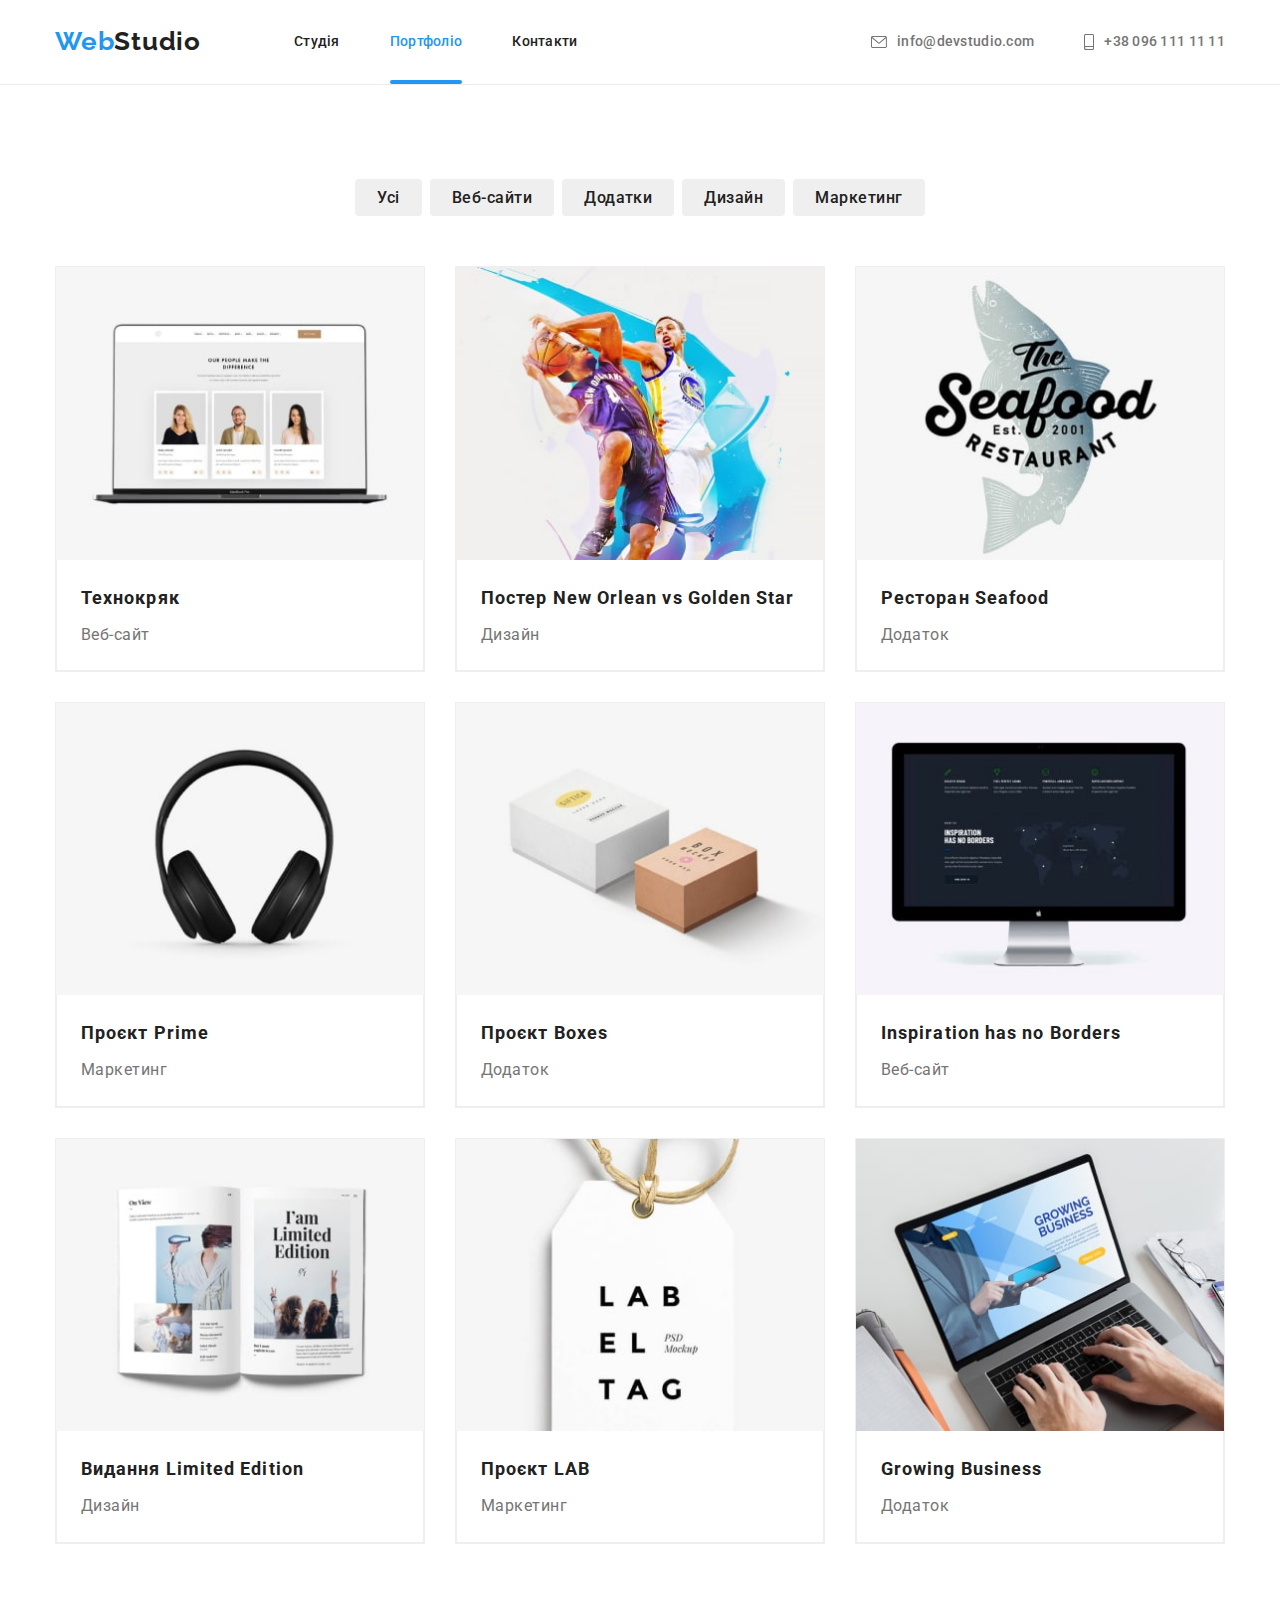
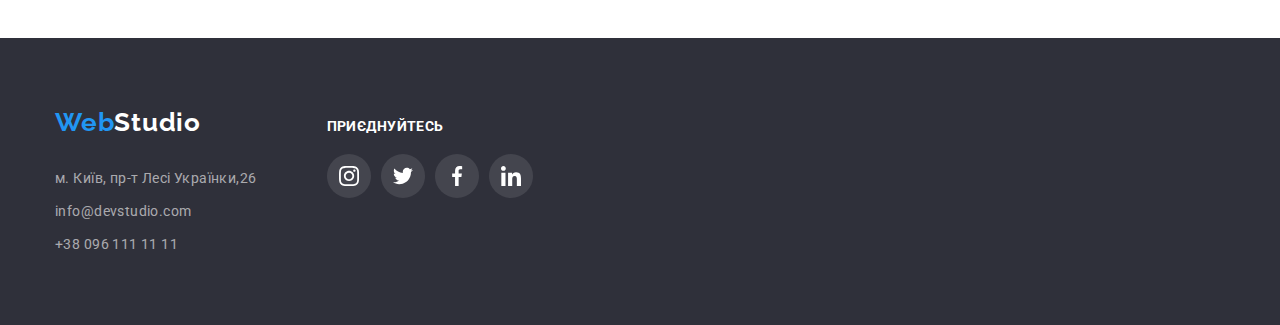
==== portfolio.html @ 970a3d26 "Initial commit" ====
<!DOCTYPE html>
<html lang="uk">
  <head>
    <meta charset="UTF-8" />
    <meta http-equiv="X-UA-Compatible" content="IE=edge" />
    <meta name="viewport" content="width=device-width, initial-scale=1.0" />
    <title>Портфоліо</title>
    <link rel="preconnect" href="https://fonts.googleapis.com" />
    <link rel="preconnect" href="https://fonts.gstatic.com" crossorigin />
    <link
      href="https://fonts.googleapis.com/css2?family=Raleway:wght@700&family=Roboto:wght@400;500;700;900&display=swap"
      rel="stylesheet"
    />
    <link
      rel="stylesheet"
      href="https://cdnjs.cloudflare.com/ajax/libs/modern-normalize/1.1.0/modern-normalize.min.css"
    />
    <link rel="stylesheet" href="./css/styles.css" />
  </head>
  <body>
    <header class="page-header">
      <div class="container heder-container">
        <div class="nav-conteiner">
          <nav class="logo-nav">
            <a class="logo" href="./index.html"> <span class="accent">Web</span>Studio</a>

            <ul class="list-nav list">
              <li class="item"><a class="link-nav" href="./index.html">Студія</a></li>
              <li class="item">
                <a class="link-nav carrent" href="./portfolio.html">Портфоліо</a>
              </li>
              <li class="item"><a class="link-nav" href="">Контакти</a></li>
            </ul>
          </nav>
        </div>
        <div class="heder-contacts">
          <ul class="list-contacts list">
            <li class="item">
              <a class="contacts-link" href="mailto:info@devstudio.com">
                <svg class="icon-envelope" width="16" height="12">
                  <use href="./img/spritethree.svg#icon-envelope"></use>
                </svg>
                info@devstudio.com</a
              >
            </li>
            <li class="item">
              <a class="contacts-link" href="tel:+380961111111">
                <svg class="icon-smartphone" width="10" height="16">
                  <use href="./img/spritethree.svg#icon-smartphone"></use>
                </svg>
                +38 096 111 11 11</a
              >
            </li>
          </ul>
        </div>
      </div>
    </header>

    <main>
      <section class="section">
        <div class="container">
          <h1 class="visually-hidden">Портфоліо</h1>

          <ul class="section-button list">
            <li class="item-button">
              <button class="button-link" type="button">Усі</button>
            </li>
            <li class="item-button">
              <button class="button-link" type="button">Веб-сайти</button>
            </li>
            <li class="item-button">
              <button class="button-link" type="button">Додатки</button>
            </li>
            <li class="item-button">
              <button class="button-link" type="button">Дизайн</button>
            </li>
            <li class="item-button">
              <button class="button-link" type="button">Маркетинг</button>
            </li>
          </ul>

          <ul class="section-work list">
            <li class="item-work">
              <a class="work-link" href="">
                <div class="work-details">
                  <img
                    class="work-img"
                    src="./img/portfolio/technoquack.jpg"
                    alt="сайт сторінки"
                    width="370"
                  />
                  <p class="tex-details">
                    Ресурс пропонує комплексні пропозиції з різним рівнем функціоналу та сервісів.
                    Все це дозволить відвідувачу отримати вичерпні відомості про компанію чи
                    приватну особу.
                  </p>
                </div>

                <div class="title-text">
                  <h2 class="work-title">Технокряк</h2>
                  <p class="work-text">Веб-сайт</p>
                </div>
              </a>
            </li>
            <li class="item-work">
              <a class="work-link" href="">
                <div class="work-details">
                  <img class="work-img" src="./img/portfolio/poster.jpg" alt="постер" width="370" />
                  <p class="tex-details">
                    Ресурс пропонує комплексні пропозиції з різним рівнем функціоналу та сервісів.
                    Все це дозволить відвідувачу отримати вичерпні відомості про компанію чи
                    приватну особу.
                  </p>
                </div>

                <div class="title-text">
                  <h2 class="work-title">Постер New Orlean vs Golden Star</h2>
                  <p class="work-text">Дизайн</p>
                </div>
              </a>
            </li>
            <li class="item-work">
              <a class="work-link" href="">
                <div class="work-details">
                  <img
                    class="work-img"
                    src="./img/portfolio/seafood.jpg"
                    alt="логотип"
                    width="370"
                  />
                  <p class="tex-details">
                    Ресурс пропонує комплексні пропозиції з різним рівнем функціоналу та сервісів.
                    Все це дозволить відвідувачу отримати вичерпні відомості про компанію чи
                    приватну особу.
                  </p>
                </div>

                <div class="title-text">
                  <h2 class="work-title">Ресторан Seafood</h2>
                  <p class="work-text">Додаток</p>
                </div>
              </a>
            </li>
            <li class="item-work">
              <a class="work-link" href="">
                <div class="work-details">
                  <img
                    class="work-img"
                    src="./img/portfolio/prime.jpg"
                    alt="наушники"
                    width="370"
                  />
                  <p class="tex-details">
                    Ресурс пропонує комплексні пропозиції з різним рівнем функціоналу та сервісів.
                    Все це дозволить відвідувачу отримати вичерпні відомості про компанію чи
                    приватну особу.
                  </p>
                </div>

                <div class="title-text">
                  <h2 class="work-title">Проєкт Prime</h2>
                  <p class="work-text">Маркетинг</p>
                </div>
              </a>
            </li>
            <li class="item-work">
              <a class="work-link" href="">
                <div class="work-details">
                  <img class="work-img" src="./img/portfolio/boxes.jpg" alt="коробки" width="370" />
                  <p class="tex-details">
                    Ресурс пропонує комплексні пропозиції з різним рівнем функціоналу та сервісів.
                    Все це дозволить відвідувачу отримати вичерпні відомості про компанію чи
                    приватну особу.
                  </p>
                </div>

                <div class="title-text">
                  <h2 class="work-title">Проєкт Boxes</h2>
                  <p class="work-text">Додаток</p>
                </div>
              </a>
            </li>
            <li class="item-work">
              <a class="work-link" href="">
                <div class="work-details">
                  <img
                    class="work-img"
                    src="./img/portfolio/inspiration.jpg"
                    alt="екран компютера"
                    width="370"
                  />
                  <p class="tex-details">
                    Ресурс пропонує комплексні пропозиції з різним рівнем функціоналу та сервісів.
                    Все це дозволить відвідувачу отримати вичерпні відомості про компанію чи
                    приватну особу.
                  </p>
                </div>

                <div class="title-text">
                  <h2 class="work-title">Inspiration has no Borders</h2>
                  <p class="work-text">Веб-сайт</p>
                </div>
              </a>
            </li>
            <li class="item-work">
              <a class="work-link" href="">
                <div class="work-details">
                  <img class="work-img" src="./img/portfolio/edition.jpg" alt="книга" width="370" />
                  <p class="tex-details">
                    Ресурс пропонує комплексні пропозиції з різним рівнем функціоналу та сервісів.
                    Все це дозволить відвідувачу отримати вичерпні відомості про компанію чи
                    приватну особу.
                  </p>
                </div>

                <div class="title-text">
                  <h2 class="work-title">Видання Limited Edition</h2>
                  <p class="work-text">Дизайн</p>
                </div>
              </a>
            </li>
            <li class="item-work">
              <a class="work-link" href="">
                <div class="work-details">
                  <img
                    class="work-img"
                    src="./img/portfolio/project.jpg"
                    alt="проект"
                    width="370"
                  />
                  <p class="tex-details">
                    Ресурс пропонує комплексні пропозиції з різним рівнем функціоналу та сервісів.
                    Все це дозволить відвідувачу отримати вичерпні відомості про компанію чи
                    приватну особу.
                  </p>
                </div>

                <div class="title-text">
                  <h2 class="work-title">Проєкт LAB</h2>
                  <p class="work-text">Маркетинг</p>
                </div>
              </a>
            </li>
            <li class="item-work">
              <a class="work-link" href="">
                <div class="work-details">
                  <img
                    class="work-img"
                    src="./img/portfolio/business.jpg"
                    alt="ноутбук"
                    width="370"
                  />
                  <p class="tex-details">
                    Ресурс пропонує комплексні пропозиції з різним рівнем функціоналу та сервісів.
                    Все це дозволить відвідувачу отримати вичерпні відомості про компанію чи
                    приватну особу.
                  </p>
                </div>

                <div class="title-text">
                  <h2 class="work-title">Growing Business</h2>
                  <p class="work-text">Додаток</p>
                </div>
              </a>
            </li>
          </ul>
        </div>
      </section>
    </main>

    <footer class="footer">
      <div class="container foter-conteiner">
        <div class="conteiner-address">
          <a class="footer-logo" href="./index.html"> <span class="accent">Web</span>Studio</a>
          <address class="footer-address">
            <ul class="address-list list">
              <li class="item-address">
                <a
                  class="address-link"
                  href="https://goo.gl/maps/cdmkgBvX4xGakDDQ7"
                  target="_blank"
                  rel="noopener noreferrer nofollow"
                  >м. Київ, пр-т Лесі Українки,26
                </a>
              </li>
              <li class="item-address">
                <a class="address-link" href="mailto:info@devstudio.com">info@devstudio.com</a>
              </li>
              <li class="item-address">
                <a class="address-link" href="tel:+380961111111">+38 096 111 11 11</a>
              </li>
            </ul>
          </address>
        </div>

        <div class="icon-footer">
          <p class="icon-text">приєднуйтесь</p>
          <ul class="icon-list-footer list">
            <li class="icon-footer-item">
              <a class="icon-footer-link" href="">
                <svg class="" width="20" height="20">
                  <use href="./img/sprite.svg#icon-instagram"></use>
                </svg>
              </a>
            </li>
            <li class="icon-footer-item">
              <a class="icon-footer-link" href="">
                <svg class="" width="20" height="20">
                  <use href="./img/sprite.svg#icon-twitter"></use>
                </svg>
              </a>
            </li>
            <li class="icon-footer-item">
              <a class="icon-footer-link" href="">
                <svg class="" width="20" height="20">
                  <use href="./img/sprite.svg#icon-facebook"></use>
                </svg>
              </a>
            </li>
            <li class="icon-footer-item">
              <a class="icon-footer-link" href="">
                <svg class="" width="20" height="20">
                  <use href="./img/sprite.svg#icon-linkedin"></use>
                </svg>
              </a>
            </li>
          </ul>
        </div>
      </div>
    </footer>
  </body>
</html>
---- css/styles.css ----
/* html {
  box-sizing: border-box;
}

*,
*::before,
*::after {
  box-sizing: inherit;
} */

:root {
  --primary-text-color: #757575;
  --secondary-tex-color: #212121;
  --link-color: #2196f3;
  --logo-color: #000000;
  --fons-color: #f5f5f5;
  --hero-color: #ffffff;
  --footer-color: #2f303a;
  --card-text-color: #757575;
  --color-active: #188ce8;
  --color-fon-team: #f5f4fa;
  --color-border: #eeeeee;
  --heder-border: #ececec;
  --color-box-shadow: rgba(0, 0, 0, 0.15);
  --color-text-shadow: rgba(0, 0, 0, 0.25);
  --color-footer-link: rgba(255, 255, 255, 0.6);
  --color-border-customers: #afb1b8;
  --transition-function: cubic-bezier(0.4, 0, 0.2, 1);
}

/* * {
  outline: 1px solid tomato;
} */

h1,
h2,
h3,
h4,
h5,
h6,
ul,
p {
  margin: 0;
  padding: 0;
}

body {
  font-family: Roboto, sans-serif;
  font-size: 14px;
  line-height: 1.7;
  letter-spacing: 0.03em;
  background: var(--hero-color);
  color: var(--primary-text-color);
}

.list {
  list-style: none;
}
.container {
  width: 1200px;
  padding-left: 15px;
  padding-right: 15px;
  margin-left: auto;
  margin-right: auto;
}

/* heder */
.page-header {
  border-bottom: 1px solid var(--heder-border);
}

/* logo */

.logo {
  font-family: Raleway, sans-serif;
  font-weight: 700;
  font-size: 26px;
  line-height: 1.9;
  letter-spacing: 0.03em;
  text-decoration: none;
  color: var(--secondary-tex-color);
}

.accent {
  font-family: Raleway, sans-serif;
  color: var(--link-color);
}

/* site nav */

.link-nav.carrent::after {
  content: '';
  display: block;
  width: 100%;
  height: 4px;
  bottom: 0;
  background: var(--link-color);
  border-radius: 2px;
  position: absolute;
  left: 0;
  bottom: 0;

  transition: color 250ms var(--transition-function);
}

.list-nav {
  display: flex;
  margin-left: 93px;
}
.item {
  position: relative;

  margin-right: 50px;
}
.item:last-child {
  margin-right: 0;
}

.list-contacts {
  display: flex;
}
.logo-nav {
  display: flex;
  align-items: center;
}
.heder-container {
  display: flex;
  align-items: center;
}
.heder-contacts {
  margin-left: auto;
}
.link-nav {
  display: block;
  padding-top: 32px;
  padding-bottom: 32px;

  font-weight: 500;
  font-size: 14px;
  line-height: 1.4;
  letter-spacing: 0.02em;
  text-decoration: none;
  color: var(--secondary-tex-color);
}

.carrent {
  color: var(--link-color);
}

.link-nav:hover,
.link-nav:focus {
  color: var(--link-color);
}

.contacts-link {
  display: flex;
  padding-top: 32px;
  padding-bottom: 32px;
  align-items: center;

  font-weight: 500;
  font-size: 14px;
  line-height: 1.4;
  letter-spacing: 0.02em;
  text-decoration: none;
  color: var(--primary-text-color);

  transition: color 250ms var(--transition-function);
}

.contacts-link:hover,
.contacts-link:focus {
  color: var(--link-color);
}

.contacts-link:hover svg,
.contacts-link:focus svg {
  fill: var(--color-active);
}

.icon-envelope,
.icon-smartphone {
  fill: var(--card-text-color);
  margin-right: 10px;
}

/* hero */

.section-hero {
  padding-top: 200px;
  padding-bottom: 200px;
  text-align: center;

  background-color: var(--footer-color);

  max-width: 1600px;
  min-height: 600px;
  margin-left: auto;
  margin-right: auto;
  background-image: linear-gradient(to right, rgba(47, 48, 58, 0.4), rgba(47, 48, 58, 0.4)),
    url(../img/hero.jpg);
  background-repeat: no-repeat;
  background-size: cover;
  background-position: center;
}

.hero-title {
  width: 696px;
  margin-left: auto;
  margin-right: auto;
  margin-bottom: 30px;

  font-weight: 900;
  font-size: 44px;
  line-height: 1.4;
  text-align: center;
  letter-spacing: 0.06em;
  text-transform: uppercase;
  color: var(--hero-color);
}

/* button */

.button {
  padding: 10px 32px;
  border: none;
  box-shadow: 0px 4px 4px var(--color-box-shadow);
  border-radius: 4px;

  font-family: inherit;
  font-weight: 700;
  font-size: 16px;
  line-height: 1.9;
  text-align: center;
  cursor: pointer;
  letter-spacing: 0.06em;
  background-color: var(--link-color);
  color: var(--hero-color);

  transition: background-color 250ms var(--transition-function);
}

.button:active,
.button:hover,
.button:focus {
  background-color: var(--color-active);
}

/* section */
.section {
  padding-top: 94px;
  padding-bottom: 94px;
}

.section-title {
  font-weight: 700;
  font-size: 36px;
  line-height: 1.17;
  text-align: center;
  letter-spacing: 0.03em;
  color: var(--secondary-tex-color);
}

.features-list {
  display: flex;
}

.item-features {
  display: block;
  max-width: 270px;

  margin-right: 30px;
}
.item-features:last-child {
  margin-right: 0;
}

.icon-features {
  display: flex;
  width: 270px;
  height: 120px;
  align-items: center;
  justify-content: center;
  background-color: var(--color-fon-team);
  margin-bottom: 30px;
  border-radius: 4px;
}

.title {
  margin-bottom: 10px;
}
.features-list .title {
  font-weight: 700;
  font-size: 14px;
  line-height: 1.14;
  letter-spacing: 0.03em;
  text-transform: uppercase;
  color: var(--secondary-tex-color);
}

/* specifics */
.product-thumb {
  position: relative;
}

.product-thumb::before {
  content: '';
  position: absolute;
  bottom: 0;
  left: 0;
  display: block;
  width: 370px;
  height: 70px;
  background-color: rgba(47, 48, 58, 0.8);
}

.text-action {
  font-weight: 700;
  font-size: 14px;
  line-height: 1.14;
  text-align: center;
  text-transform: uppercase;
  color: var(--hero-color);
  position: absolute;
  display: flex;
  width: 370px;
  height: 70px;
  align-items: center;
  justify-content: center;
  bottom: 0;
}
.section-specifics {
  padding-top: 0;
  padding-bottom: 94px;
}

.specifics-list {
  display: flex;
}

.specifics-img {
  display: block;
  height: auto;
  max-width: 100%;
}

.item-specifics {
  width: 370px;
  height: 294px;
  margin-right: 30px;
}
.item-specifics:last-child {
  margin-right: 0;
}

.specifics {
  margin-bottom: 50px;
}

/* team */
.team-item-social {
  display: flex;
  justify-content: center;
  margin-top: 16px;
}
.social-item {
  margin-right: 10px;
}
.social-item:last-child {
  margin-right: 0;
}
.icon-link-team {
  width: 44px;
  height: 44px;
  display: flex;
  justify-content: center;
  align-items: center;
  border-radius: 50%;
  fill: var(--color-border-customers);

  transition: background-color 250ms var(--transition-function),
    fill 250ms var(--transition-function);
}
.icon-link-team:hover,
.icon-link-team:focus {
  fill: var(--hero-color);
  background-color: var(--link-color);
}

.team {
  margin-bottom: 50px;
}

.team-list {
  display: flex;
}

.team-img {
  display: block;
  height: auto;
  max-width: 100%;
  border-radius: 0px;
}
.conteiner-title {
  padding-top: 30px;
  padding-bottom: 30px;
  text-align: center;
}

.item-team {
  margin-right: 30px;
  box-shadow: 0px 1px 3px rgba(0, 0, 0, 0.12), 0px 1px 1px rgba(0, 0, 0, 0.14),
    0px 2px 1px rgba(0, 0, 0, 0.2);
  border-radius: 0px 0px 4px 4px;
  background: var(--hero-color);
}
.item-team:last-child {
  margin-right: 0;
}

.section-team {
  background-color: var(--color-fon-team);
}

.team-title {
  margin-bottom: 10px;

  font-weight: 500;
  font-size: 16px;
  line-height: 1.19;
  letter-spacing: 0.03em;
  color: var(--secondary-tex-color);
}

.team-text {
  font-weight: 400;
  font-size: 16px;
  line-height: 1.19;
  letter-spacing: 0.03em;
  color: var(--card-text-color);
}

/* customer */

.customer {
  margin-bottom: 50px;
}
.customer-list {
  display: flex;
}

.customers-team {
  margin-right: 30px;
}
.customers-team:last-child {
  margin-right: 0;
}

.customers-link {
  width: 170px;
  height: 92px;
  border-radius: 4px;
  border: 1px solid var(--color-border-customers);
  align-items: center;
  justify-content: center;
  display: flex;
  fill: var(--color-border-customers);

  transition: fill 250ms var(--transition-function);
}

.customers-link:hover,
.customers-link:focus {
  border: 1px solid var(--link-color);
  fill: var(--link-color);
}

/* footer */

.foter-conteiner {
  display: flex;
  align-items: baseline;
}

.conteiner-address {
  margin-right: 70px;
}
.icon-text {
  margin-bottom: 20px;

  font-weight: 700;
  font-size: 14px;
  line-height: 16px;
  letter-spacing: 0.03em;
  text-transform: uppercase;

  color: var(--hero-color);
}

.icon-list-footer {
  display: flex;
}
.icon-footer-item {
  margin-right: 10px;
}
.icon-footer-item:last-child {
  margin-right: 0;
}
.icon-footer-link {
  display: flex;
  justify-content: center;
  align-items: center;
  width: 44px;
  height: 44px;
  border-radius: 50%;
  fill: var(--hero-color);
  background-color: rgba(255, 255, 255, 0.1);

  transition: background-color 250ms var(--transition-function);
}

.icon-footer-link:hover,
.icon-footer-link:focus {
  background-color: var(--link-color);
}

.footer {
  padding-top: 60px;
  padding-bottom: 60px;

  background-color: var(--footer-color);
}
.footer-address {
  font-style: normal;
}

.footer-logo {
  display: block;
  margin-bottom: 20px;

  font-family: Raleway, sans-serif;
  font-style: normal;
  font-weight: 700;
  font-size: 26px;
  line-height: 1.9;
  letter-spacing: 0.03em;
  text-decoration: none;
  color: var(--hero-color);
}
.accent-logo {
  color: var(--hero-color);
}
.address-list {
  display: block;
}

.item-address {
  margin-bottom: 9px;
}

.address-link {
  font-weight: 400;
  font-size: 14px;
  line-height: 1.7;
  letter-spacing: 0.03em;
  text-decoration: none;
  color: var(--color-footer-link);

  transition: color 250ms var(--transition-function);
}
.address-link:hover,
.address-link:focus {
  color: var(--hero-color);
}

/* portfolio */

/* section work */
.work-details {
  position: relative;
  overflow: hidden;
}
.tex-details {
  font-size: 18px;
  line-height: 1.5;

  color: var(--hero-color);

  position: absolute;
  padding: 63px 24px;
  width: 370px;
  height: 294px;
  top: 0;
  left: 0;
  background: rgba(33, 150, 243, 0.9);
  transform: translateY(100%);
  transition: transform 250ms;
}
.item-work:hover .tex-details {
  transform: translateY(0);
}
.section-button {
  display: flex;
  justify-content: center;
}
.item-button {
  margin-right: 8px;
}
.item-button:last-child {
  margin-right: 0;
}

.section-button {
  margin-bottom: 50px;
}
.section-work {
  display: flex;
  flex-wrap: wrap;
}

.work-link {
  display: block;
  text-decoration: none;
}
.work-link:hover,
.work-link:focus {
  box-shadow: 0px 1px 1px rgba(0, 0, 0, 0.12), 0px 4px 4px rgba(0, 0, 0, 0.06),
    1px 4px 6px rgba(0, 0, 0, 0.16);
}

.item-work {
  width: 370px;
  margin-right: 30px;
  margin-bottom: 30px;
  background: var(--hero-color);
  border: 1px solid var(--color-border);
}

.item-work:nth-last-child(-n + 3) {
  margin-bottom: 0;
}
.item-work:nth-child(3n) {
  margin-right: 0;
}
.work-title {
  margin-bottom: 4px;

  font-weight: 700;
  font-size: 18px;
  line-height: 2;
  letter-spacing: 0.06em;
  color: var(--secondary-tex-color);
}

.work-text {
  font-size: 16px;
  line-height: 1.9;
  letter-spacing: 0.03em;
  color: var(--card-text-color);
}

.button-link {
  padding: 6px 22px;
  cursor: pointer;
  border: none;
  border-radius: 4px;

  font-family: inherit;
  font-weight: 500;
  font-size: 16px;
  line-height: 1.6;
  letter-spacing: 0.03em;
  color: var(--secondary-tex-color);

  transition: color 250ms var(--transition-function),
    background-color 250ms var(--transition-function);
}
.button-link:active,
.button-link:hover,
.button-link:focus {
  box-shadow: 0px 3px 1px rgba(0, 0, 0, 0.1), 0px 1px 2px rgba(0, 0, 0, 0.08),
    0px 2px 2px rgba(0, 0, 0, 0.12);
  background-color: var(--link-color);
  color: var(--hero-color);
}
.visually-hidden {
  position: absolute;
  width: 1px;
  height: 1px;
  margin: -1px;
  border: 0;
  padding: 0;

  white-space: nowrap;
  clip-path: inset(100%);
  clip: rect(0 0 0 0);
  overflow: hidden;
}

.work-img {
  display: block;
  height: auto;
  max-width: 100%;
  border-radius: 0px;
}
.title-text {
  border-right: 1px solid var(--color-border);
  border-bottom: 1px solid var(--color-border);
  border-left: 1px solid var(--color-border);
  padding: 20px 24px;
}

/* modal */
.backdrop {
  position: fixed;
  top: 0;
  left: 0;
  width: 100%;
  height: 100vh;
  background: rgba(0, 0, 0, 0.2);
}
.modal {
  width: 528px;
  height: 581px;
  position: absolute;
  top: 50%;
  left: 50%;
  transform: translate(-50%, -50%);
  background: var(--hero-color);

  box-shadow: 0px 1px 3px rgba(0, 0, 0, 0.12), 0px 1px 1px rgba(0, 0, 0, 0.14),
    0px 2px 1px rgba(0, 0, 0, 0.2);
  border-radius: 4px;
}
.is-hidden {
  opacity: 0;
  visibility: hidden;
  pointer-events: none;
}
.close-button {
  position: absolute;
  top: 8px;
  right: 8px;

  background: var(--hero-color);
  width: 30px;
  height: 30px;
  fill: var(--logo-color);
  border-radius: 50%;
  border: 1px solid rgba(0, 0, 0, 0.1);
  cursor: pointer;

  display: flex;
  align-items: center;
  justify-content: center;

  transition: fill 250ms var(--transition-function);
}
.close-button:hover {
  fill: var(--link-color);
}
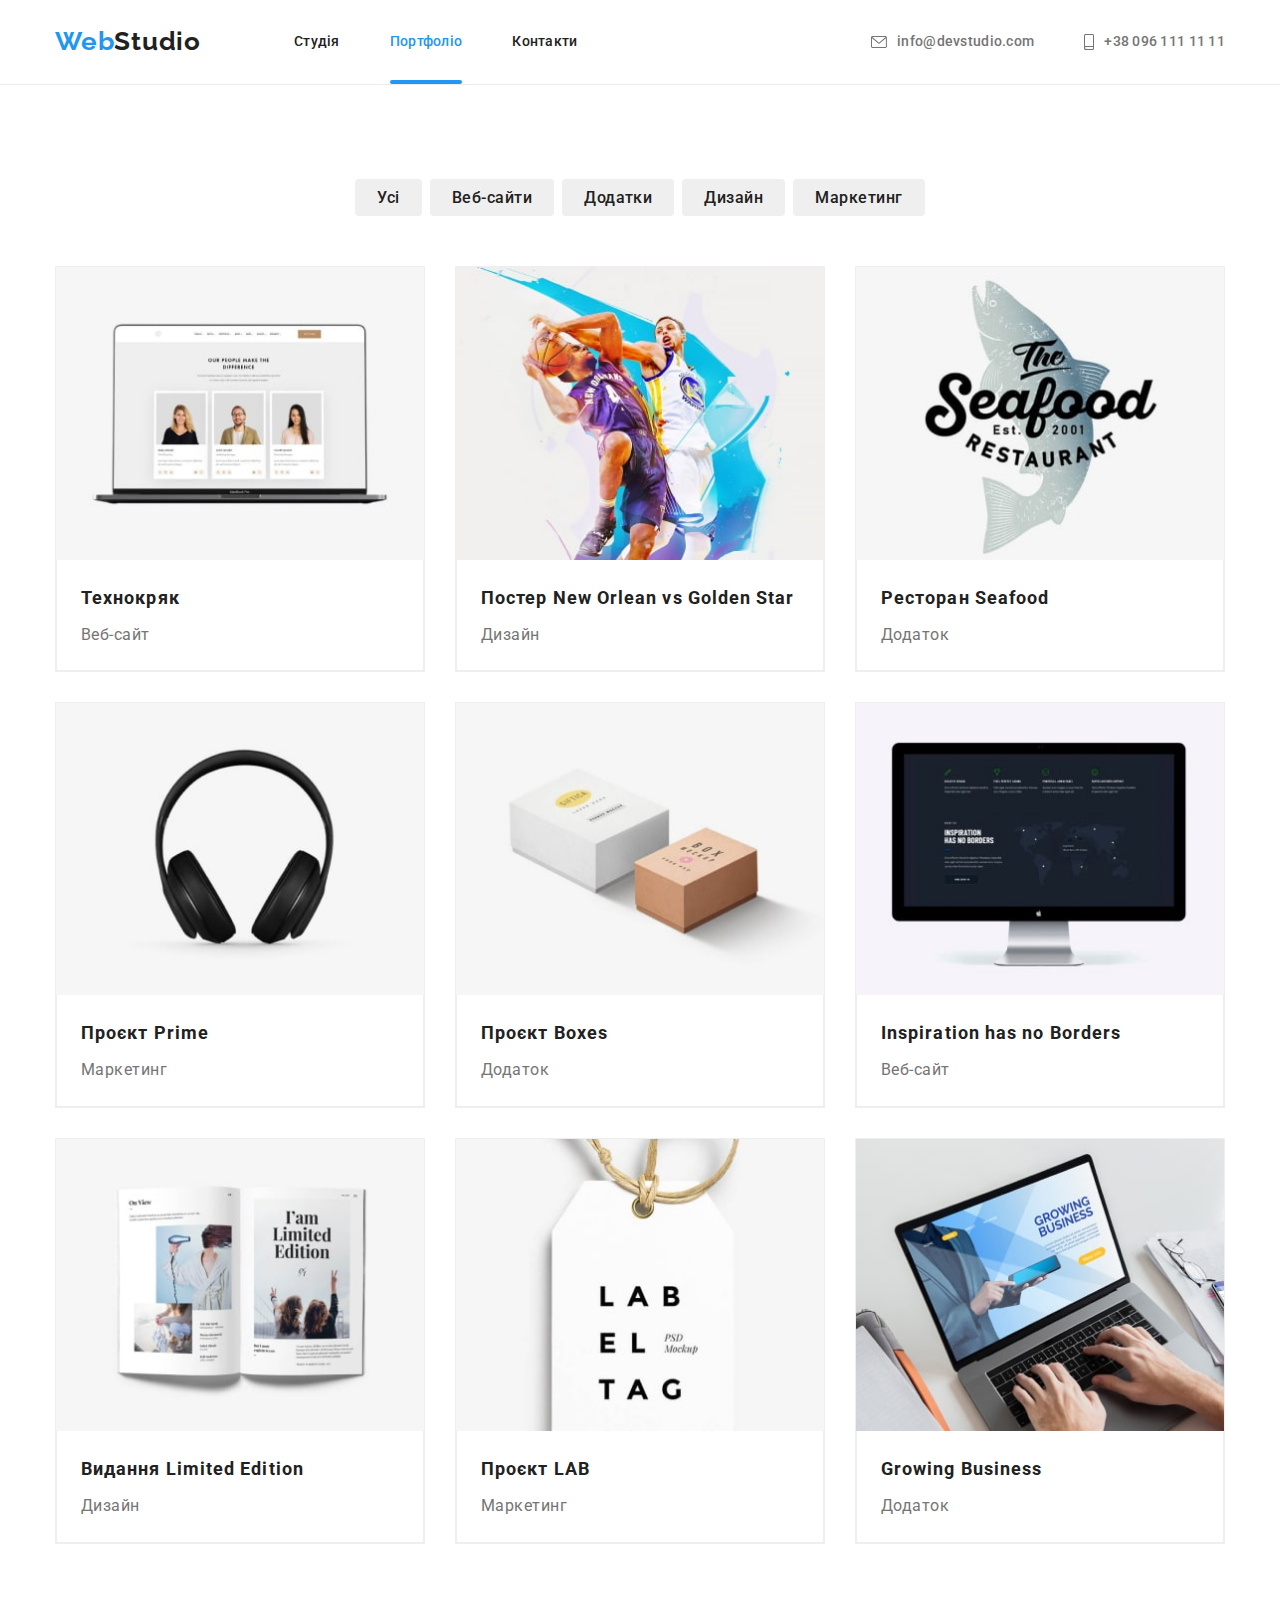
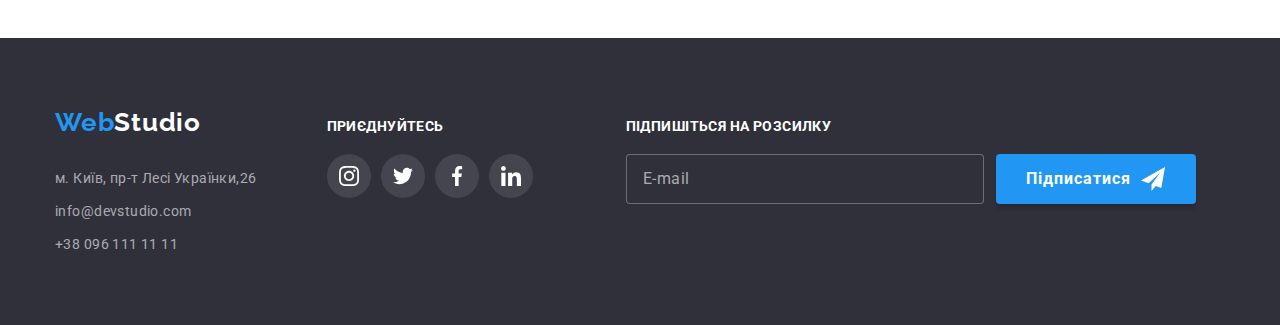
==== commit 36710460: "four commit" ====
--- a/portfolio.html
+++ b/portfolio.html
@@ -38,7 +38,7 @@
             <li class="item">
               <a class="contacts-link" href="mailto:info@devstudio.com">
                 <svg class="icon-envelope" width="16" height="12">
-                  <use href="./img/spritethree.svg#icon-envelope"></use>
+                  <use href="./img/sprite.svg#icon-envelope"></use>
                 </svg>
                 info@devstudio.com</a
               >
@@ -46,7 +46,7 @@
             <li class="item">
               <a class="contacts-link" href="tel:+380961111111">
                 <svg class="icon-smartphone" width="10" height="16">
-                  <use href="./img/spritethree.svg#icon-smartphone"></use>
+                  <use href="./img/sprite.svg#icon-smartphone"></use>
                 </svg>
                 +38 096 111 11 11</a
               >
@@ -326,6 +326,28 @@
             </li>
           </ul>
         </div>
+        <div class="subscription">
+          <p class="subscription-text">Підпишіться на розсилку</p>
+          <form class="subscription-form">
+            <div class="subscription-mail">
+              <input
+                class="subscription-input"
+                placeholder="E-mail"
+                type="email"
+                name="mail"
+                id="mail"
+              />
+              <label class="subscription-label" for="mail"></label>
+            </div>
+
+            <button class="subscription-button" type="submit">
+              Підписатися
+              <svg class="subscription-icon" width="24" height="24">
+                <use href="./img/sprite.svg#icon-send"></use>
+              </svg>
+            </button>
+          </form>
+        </div>
       </div>
     </footer>
   </body>
--- a/css/styles.css
+++ b/css/styles.css
@@ -709,6 +709,83 @@
   border-left: 1px solid var(--color-border);
   padding: 20px 24px;
 }
+/* subscription */
+
+.subscription {
+  width: 570px;
+  height: 86px;
+  margin-left: 93px;
+}
+.subscription-form {
+  display: flex;
+}
+.subscription-text {
+  margin-bottom: 20px;
+  font-weight: 700;
+  font-size: 14px;
+  line-height: 1.1;
+  letter-spacing: 0.03em;
+  text-transform: uppercase;
+
+  color: var(--hero-color);
+}
+.subscription-mail {
+  position: relative;
+  margin-right: 12px;
+}
+
+.subscription-input {
+  width: 358px;
+  height: 50px;
+
+  border: 1px solid rgba(255, 255, 255, 0.3);
+  border-radius: 4px;
+  background: var(--footer-color);
+  outline: none;
+  padding-left: 16px;
+}
+.subscription-mail input::placeholder {
+  font-size: 16px;
+  line-height: 1.2;
+  letter-spacing: 0.03em;
+
+  display: flex;
+  align-items: center;
+
+  color: rgba(255, 255, 255, 0.6);
+}
+
+.subscription-button {
+  display: flex;
+  justify-content: center;
+  align-items: center;
+
+  width: 200px;
+  height: 50px;
+  font-weight: 700;
+  font-size: 16px;
+  line-height: 30px;
+
+  cursor: pointer;
+  letter-spacing: 0.06em;
+  border: none;
+
+  color: var(--hero-color);
+  background: var(--link-color);
+  box-shadow: 0px 4px 4px rgba(0, 0, 0, 0.15);
+  border-radius: 4px;
+
+  transition: background-color 250ms var(--transition-function);
+}
+
+.subscription-button:hover,
+.subscription-button:focus {
+  background-color: var(--color-active);
+}
+
+.subscription-icon {
+  margin-left: 10px;
+}
 
 /* modal */
 .backdrop {
@@ -759,3 +836,154 @@
 .close-button:hover {
   fill: var(--link-color);
 }
+
+textarea {
+  resize: none;
+}
+.form-title {
+  margin: 40px 40px 12px 40px;
+  font-weight: 700;
+  font-size: 20px;
+  line-height: 1.5;
+  text-align: center;
+  letter-spacing: 0.03em;
+
+  color: var(--secondary-tex-color);
+}
+.form-conteiner {
+  width: 448px;
+  height: 342px;
+  margin-right: 40px;
+  margin-left: 40px;
+  margin-bottom: 20px;
+}
+.form-field {
+  display: flex;
+  flex-direction: column;
+  margin-bottom: 10px;
+}
+.form-field:last-child {
+  margin-bottom: 0;
+}
+.form-field input {
+  border: 1px solid rgba(33, 33, 33, 0.2);
+  border-radius: 4px;
+  height: 40px;
+  width: 100%;
+  padding-left: 42px;
+  outline: none;
+
+  transition: fill 250ms var(--transition-function);
+}
+
+.form-field label {
+  margin-bottom: 4px;
+}
+.form-field textarea {
+  outline: none;
+  border: 1px solid rgba(33, 33, 33, 0.2);
+  border-radius: 4px;
+  height: 120px;
+}
+.form-label {
+  font-size: 12px;
+  line-height: 1.2;
+  letter-spacing: 0.01em;
+  color: var(--card-text-color);
+}
+
+.form-field textarea::placeholder {
+  font-size: 12px;
+  line-height: 1.2;
+  letter-spacing: 0.01em;
+  color: rgba(117, 117, 117, 0.5);
+}
+
+.input-wrap {
+  position: relative;
+}
+.icon-form {
+  position: absolute;
+  top: 50%;
+  left: 12px;
+  transform: translateY(-50%);
+}
+
+.form-field textarea {
+  padding: 12px 16px;
+}
+.form-coordination {
+  margin-bottom: 30px;
+  margin-right: 51px;
+  margin-left: 51px;
+}
+
+.form-button {
+  width: 200px;
+  height: 50px;
+  margin-left: 164px;
+  margin-right: 164px;
+  padding: 10px 52px;
+  background: var(--link-color);
+  box-shadow: 0px 4px 4px rgba(0, 0, 0, 0.15);
+  border-radius: 4px;
+  border: none;
+  font-weight: 700;
+  font-size: 16px;
+  line-height: 1.9;
+  display: flex;
+  align-items: center;
+  text-align: center;
+  letter-spacing: 0.06em;
+
+  color: var(--hero-color);
+
+  transition: background-color 250ms var(--transition-function);
+}
+.form-button:hover,
+.form-button:focus {
+  background-color: var(--color-active);
+}
+
+.form-field input:focus + svg {
+  fill: var(--link-color);
+}
+.form-field input:focus {
+  border: 1px solid var(--link-color);
+  border-radius: 4px;
+}
+.form-field textarea:focus {
+  border: 1px solid var(--link-color);
+  border-radius: 4px;
+}
+.checkbox-form {
+  margin-right: 7px;
+  width: 16px;
+  height: 15px;
+  display: flex;
+  align-items: center;
+  justify-content: center;
+  border-radius: 2px;
+  border: 2px solid var(--secondary-tex-color);
+}
+
+.form-coordination input:checked + label .checkbox-form {
+  background: var(--link-color);
+  border: 1px solid var(--link-color);
+  background-origin: border-box;
+}
+.checkbox-form svg {
+  display: none;
+}
+.form-coordination input:checked + label .checkbox-form svg {
+  display: block;
+}
+.label-conteiner {
+  display: flex;
+  align-items: center;
+  justify-content: center;
+}
+.accent-coordination {
+  margin-left: 5px;
+  color: var(--link-color);
+}
